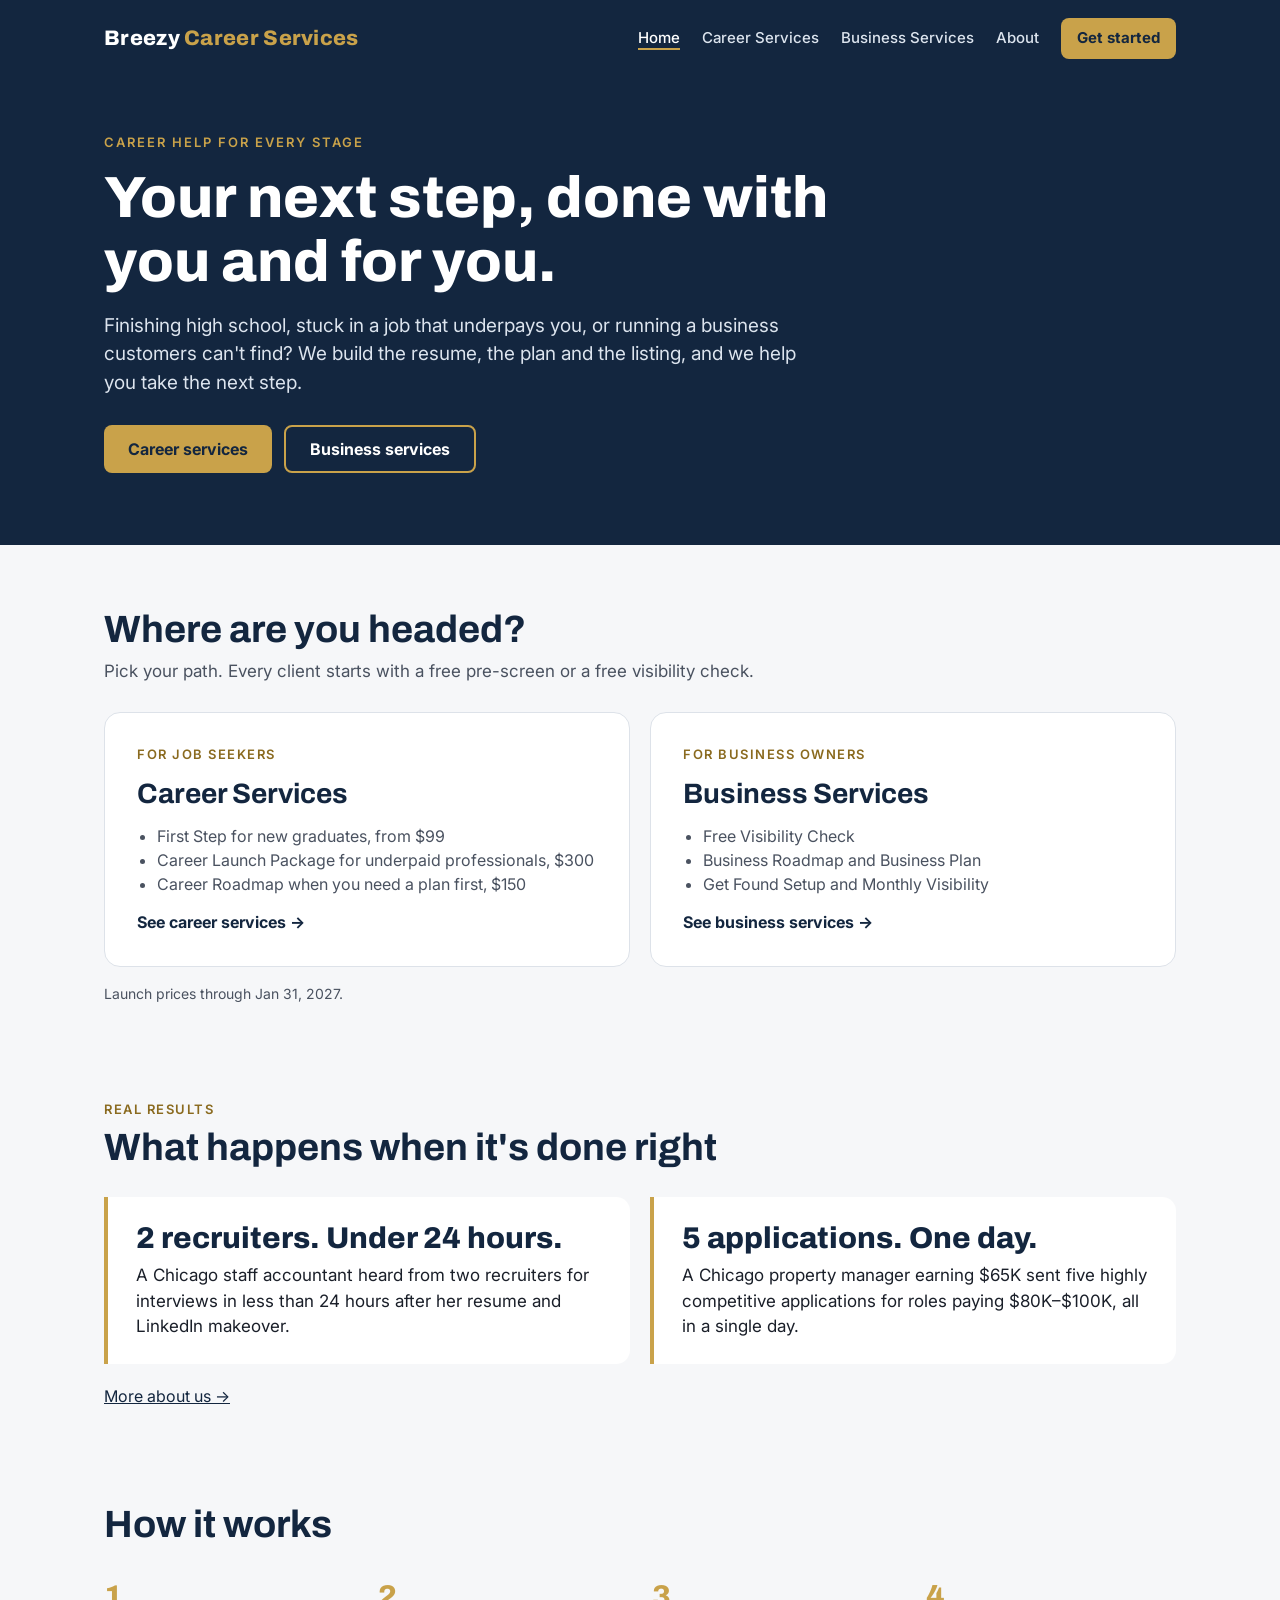
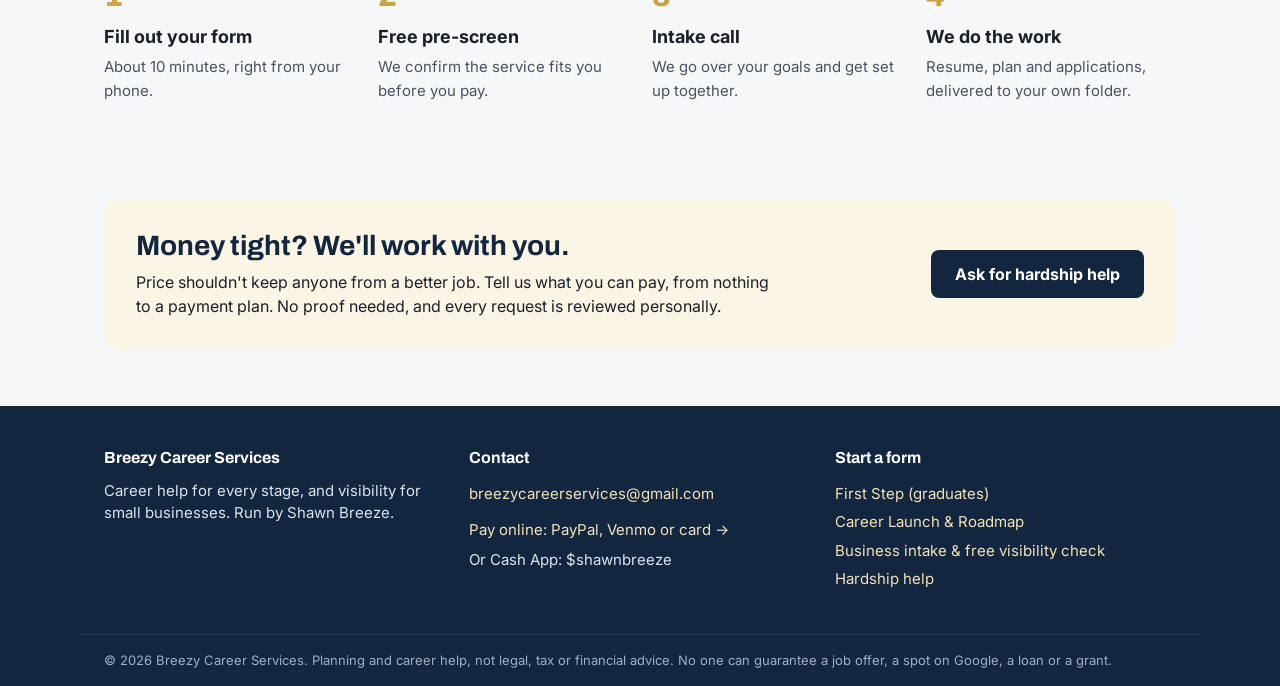
==== index.html @ a9a63be5 "Add files via upload" ====
<!doctype html>
<html lang="en">
<head>
<meta charset="utf-8">
<meta name="viewport" content="width=device-width, initial-scale=1">
<title>Breezy Career Services | Resumes, Job Applications & Business Visibility</title>
<meta name="description" content="Resumes, LinkedIn makeovers, job applications and career plans, plus business plans and Google visibility for small businesses. Launch prices through Jan 31, 2027.">
<link rel="canonical" href="https://breezycareerservices.com/">
<meta property="og:type" content="website">
<meta property="og:site_name" content="Breezy Career Services">
<meta property="og:title" content="Breezy Career Services | Resumes, Job Applications & Business Visibility">
<meta property="og:description" content="Resumes, LinkedIn makeovers, job applications and career plans, plus business plans and Google visibility for small businesses. Launch prices through Jan 31, 2027.">
<meta property="og:url" content="https://breezycareerservices.com/">
<meta property="og:image" content="https://breezycareerservices.com/og.png">
<meta property="og:image:width" content="1080">
<meta property="og:image:height" content="1080">
<meta name="twitter:card" content="summary_large_image">
<meta name="theme-color" content="#13263F">
<link rel="icon" href="/favicon.svg" type="image/svg+xml">
<link rel="preconnect" href="https://fonts.googleapis.com">
<link rel="preconnect" href="https://fonts.gstatic.com" crossorigin>
<link href="https://fonts.googleapis.com/css2?family=Archivo:wght@600;700;800&family=Inter:wght@400;500;600;700&display=swap" rel="stylesheet">
<link rel="stylesheet" href="/style.css">
<script type="application/ld+json">{"@context": "https://schema.org", "@type": "ProfessionalService", "name": "Breezy Career Services", "url": "https://breezycareerservices.com/", "email": "breezycareerservices@gmail.com", "image": "https://breezycareerservices.com/og.png", "description": "Resumes, job applications and career plans for job seekers, plus business plans and Google visibility for small businesses.", "founder": {"@type": "Person", "name": "Shawn Breeze"}}</script>
</head>
<body>
<a class="skip" href="#main">Skip to content</a>
<header class="top">
<nav class="nav" aria-label="Main">
<a class="brand" href="/">Breezy <span>Career Services</span></a>
<button class="menu-btn" type="button" aria-expanded="false" aria-controls="links">Menu</button>
<div class="links" id="links"><a href="/" aria-current="page">Home</a><a href="/careers">Career Services</a><a href="/business">Business Services</a><a href="/about">About</a><a class="cta" href="/#start">Get started</a></div>
</nav>
</header>
<main id="main">
<div class="top" style="position:static"><div class="wrap hero">
<div class="eyebrow">Career help for every stage</div>
<h1>Your next step, done with you and for you.</h1>
<p>Finishing high school, stuck in a job that underpays you, or running a business customers can't find? We build the resume, the plan and the listing, and we help you take the next step.</p>
<div class="btns"><a class="btn gold" href="/careers">Career services</a><a class="btn ghost" href="/business">Business services</a></div>
</div></div><section id="start"><div class="wrap">
<div class="head"><h2>Where are you headed?</h2><p>Pick your path. Every client starts with a free pre-screen or a free visibility check.</p></div>
<div class="grid two">
<a class="path" href="/careers"><span class="eyebrow dark">For job seekers</span><h3>Career Services</h3>
<ul><li>First Step for new graduates, from $99</li><li>Career Launch Package for underpaid professionals, $300</li><li>Career Roadmap when you need a plan first, $150</li></ul>
<span class="go">See career services →</span></a>
<a class="path" href="/business"><span class="eyebrow dark">For business owners</span><h3>Business Services</h3>
<ul><li>Free Visibility Check</li><li>Business Roadmap and Business Plan</li><li>Get Found Setup and Monthly Visibility</li></ul>
<span class="go">See business services →</span></a>
</div>
<p class="note" style="margin-top:16px">Launch prices through Jan 31, 2027.</p>
</div></section>
<section class="tight"><div class="wrap">
<div class="head"><span class="eyebrow dark">Real results</span><h2>What happens when it's done right</h2></div>
<div class="grid two">
<div class="quote"><div class="big">2 recruiters. Under 24 hours.</div><p>A Chicago staff accountant heard from two recruiters for interviews in less than 24 hours after her resume and LinkedIn makeover.</p></div>
<div class="quote"><div class="big">5 applications. One day.</div><p>A Chicago property manager earning $65K sent five highly competitive applications for roles paying $80K–$100K, all in a single day.</p></div>
</div>
<p style="margin-top:20px"><a href="/about">More about us →</a></p>
</div></section>
<section><div class="wrap"><div class="head"><h2>How it works</h2></div><div class="steps"><div class="step"><b>1</b><strong>Fill out your form</strong><span>About 10 minutes, right from your phone.</span></div><div class="step"><b>2</b><strong>Free pre-screen</strong><span>We confirm the service fits you before you pay.</span></div><div class="step"><b>3</b><strong>Intake call</strong><span>We go over your goals and get set up together.</span></div><div class="step"><b>4</b><strong>We do the work</strong><span>Resume, plan and applications, delivered to your own folder.</span></div></div></div></section>
<section class="tight" id="hardship"><div class="wrap"><div class="band cream">
<div><h2>Money tight? We'll work with you.</h2><p>Price shouldn't keep anyone from a better job. Tell us what you can pay, from nothing to a payment plan. No proof needed, and every request is reviewed personally.</p></div>
<a class="btn navy" href="https://docs.google.com/forms/d/e/1FAIpQLSciqgcHTuW3zHQllyTIRfaKVuhfgAynHcWUvABjqPjZ1_M93Q/viewform" target="_blank" rel="noopener">Ask for hardship help</a>
</div></div></section>

</main>
<footer>
<div class="foot">
<div><h4>Breezy Career Services</h4><p>Career help for every stage, and visibility for small businesses. Run by Shawn Breeze.</p></div>
<div><h4>Contact</h4><a href="mailto:breezycareerservices@gmail.com">breezycareerservices@gmail.com</a><a href="/pay" style="margin-top:8px">Pay online: PayPal, Venmo or card →</a><p style="margin-top:4px">Or Cash App: $shawnbreeze</p></div>
<div><h4>Start a form</h4><a href="https://docs.google.com/forms/d/e/1FAIpQLSeGZTaJJr1S1M_bq1LJ7dpctd609P0JxVbzSrBGdiMWFhGAcA/viewform" target="_blank" rel="noopener">First Step (graduates)</a><a href="https://forms.gle/dCHMiCm55a9G3hGD7" target="_blank" rel="noopener">Career Launch &amp; Roadmap</a><a href="https://docs.google.com/forms/d/e/1FAIpQLSdFb2eQPVQm5jY2h3ijmGggKryPRr20mlvMFcGOA8ohJTyjcQ/viewform" target="_blank" rel="noopener">Business intake &amp; free visibility check</a><a href="https://docs.google.com/forms/d/e/1FAIpQLSciqgcHTuW3zHQllyTIRfaKVuhfgAynHcWUvABjqPjZ1_M93Q/viewform" target="_blank" rel="noopener">Hardship help</a></div>
</div>
<div class="fine">© 2026 Breezy Career Services. Planning and career help, not legal, tax or financial advice. No one can guarantee a job offer, a spot on Google, a loan or a grant.</div>
</footer>
<script>
(function(){var b=document.querySelector('.menu-btn'),l=document.getElementById('links');b.addEventListener('click',function(){var o=l.classList.toggle('open');b.setAttribute('aria-expanded',o);b.textContent=o?'Close':'Menu';});})();
</script>
</body>
</html>
---- style.css ----
:root{--navy:#13263F;--navy-d:#0B1726;--gold:#C9A24A;--gold-d:#8A6A1F;--cream:#FBF5E6;--ink:#1A1F29;--muted:#4A5260;--line:#DDE2E9;--bg:#F6F7F9}
*{box-sizing:border-box}
html{scroll-behavior:smooth}
body{margin:0;font-family:Inter,Arial,sans-serif;color:var(--ink);background:var(--bg);line-height:1.5;-webkit-text-size-adjust:100%}
a{color:var(--navy)}
img{max-width:100%;display:block}
h1,h2,h3{font-family:Archivo,Arial,sans-serif;color:var(--navy);margin:0;line-height:1.1}
p{margin:0}
.wrap{max-width:1120px;margin:0 auto;padding:0 24px}
.skip{position:absolute;left:-9999px}.skip:focus{left:12px;top:12px;background:#fff;padding:8px;z-index:9}

/* header */
.top{background:var(--navy);color:#fff}
.nav{display:flex;align-items:center;justify-content:space-between;gap:16px;padding:18px 24px;max-width:1120px;margin:0 auto}
.brand{font-family:Archivo,Arial,sans-serif;font-weight:800;font-size:21px;color:#fff;text-decoration:none;letter-spacing:.3px;white-space:nowrap}
.brand span{color:var(--gold)}
.links{display:flex;gap:22px;align-items:center;font-size:15px}
.links a{color:#DCE4EE;text-decoration:none;font-weight:500}
.links a:hover,.links a[aria-current]{color:#fff}
.links a[aria-current]{box-shadow:inset 0 -2px var(--gold)}
.links .cta{background:var(--gold);color:var(--navy);padding:9px 16px;border-radius:8px;font-weight:700}
.links .cta:hover{color:var(--navy);background:#d8b55f}
.menu-btn{display:none;background:none;border:2px solid #42587A;color:#fff;border-radius:8px;padding:8px 12px;font:600 15px Inter,Arial,sans-serif}
@media (max-width:820px){
 .menu-btn{display:block}
 .links{display:none;position:absolute;left:0;right:0;top:66px;background:var(--navy);flex-direction:column;align-items:stretch;gap:0;padding:8px 24px 20px;z-index:5;box-shadow:0 10px 20px rgba(0,0,0,.25)}
 .links.open{display:flex}
 .links a{padding:13px 0;border-bottom:1px solid #22395A;font-size:17px}
 .links a[aria-current]{box-shadow:none;color:var(--gold)}
 .links .cta{margin-top:14px;text-align:center;border:0}
 .top{position:relative}
}

/* hero */
.hero{padding-top:56px;padding-bottom:72px}
.eyebrow{font-size:13px;font-weight:600;letter-spacing:2px;color:var(--gold);text-transform:uppercase}
.eyebrow.dark{color:var(--gold-d);letter-spacing:1.5px}
.hero h1{color:#fff;font-weight:800;font-size:clamp(38px,6vw,58px);max-width:780px;margin:14px 0 18px}
.hero p{font-size:19px;color:#DCE4EE;max-width:700px}
.btns{display:flex;flex-wrap:wrap;gap:12px;margin-top:28px}
.btn{display:inline-flex;align-items:center;justify-content:center;min-height:48px;padding:0 24px;border-radius:8px;font-weight:700;text-decoration:none;font-size:16px}
.btn.gold{background:var(--gold);color:var(--navy)}.btn.gold:hover{background:#d8b55f}
.btn.navy{background:var(--navy);color:#fff}.btn.navy:hover{background:var(--navy-d)}
.btn.ghost{border:2px solid var(--gold);color:#fff}.btn.ghost:hover{background:rgba(201,162,74,.15)}
.btn.line{border:2px solid var(--navy);color:var(--navy)}

/* sections */
section{padding:64px 0}
section.tight{padding:32px 0}
.head{display:flex;flex-direction:column;gap:8px;margin-bottom:28px}
.head h2{font-size:clamp(28px,4vw,38px)}
.head p{font-size:17px;color:var(--muted);max-width:720px}
.grid{display:grid;grid-template-columns:repeat(auto-fit,minmax(290px,1fr));gap:20px}
.grid.two{grid-template-columns:repeat(auto-fit,minmax(360px,1fr))}
@media (max-width:420px){.grid.two{grid-template-columns:1fr}}
.card{background:#fff;border:1px solid var(--line);border-radius:14px;padding:28px;display:flex;flex-direction:column;gap:14px}
.card.feature{border:2px solid var(--gold)}
.card h3{font-size:25px}
.price{font-family:Archivo,Arial,sans-serif;font-weight:800;font-size:34px;color:var(--navy)}
.price s{font-family:Inter,Arial,sans-serif;font-weight:500;font-size:20px;color:#8A93A0;margin-right:8px}
.price small{white-space:nowrap;display:inline-block;font-family:Inter,Arial,sans-serif;font-weight:500;font-size:16px;color:var(--muted)}
.launch{font-size:13px;font-weight:700;color:var(--gold-d);margin-top:-6px}
.card ul{margin:0;padding-left:20px;display:flex;flex-direction:column;gap:8px;font-size:16px}
.note{font-size:14px;color:var(--muted)}
.card .btn{margin-top:auto}
.tag{display:inline-block;background:var(--cream);color:var(--gold-d);font-size:12px;font-weight:700;letter-spacing:1px;padding:4px 10px;border-radius:99px;align-self:flex-start}

/* paths (home) */
.path{background:#fff;border:1px solid var(--line);border-radius:16px;padding:32px;display:flex;flex-direction:column;gap:14px;text-decoration:none;color:var(--ink);transition:border-color .15s,transform .15s}
.path:hover{border-color:var(--gold);transform:translateY(-2px)}
.path h3{font-size:28px}
.path .go{margin-top:auto;font-weight:700;color:var(--navy)}
.path ul{margin:0;padding-left:20px;color:var(--muted)}

/* bands */
.band{background:var(--navy);color:#fff;border-radius:16px;padding:32px;display:flex;flex-wrap:wrap;gap:20px;align-items:center;justify-content:space-between}
.band h2{color:#fff;font-size:28px}
.band p{color:#DCE4EE;font-size:16px;margin-top:8px;max-width:640px}
.band.cream{background:var(--cream);color:var(--ink)}
.band.cream h2{color:var(--navy)}.band.cream p{color:var(--ink)}

.steps{display:grid;grid-template-columns:repeat(auto-fit,minmax(220px,1fr));gap:24px}
.step b{display:block;font-family:Archivo,Arial,sans-serif;font-weight:800;font-size:30px;color:var(--gold)}
.step strong{display:block;font-size:18px;margin:4px 0}
.step span{font-size:15px;color:var(--muted)}

.quote{background:#fff;border-left:4px solid var(--gold);border-radius:0 14px 14px 0;padding:24px 28px}
.quote .big{font-family:Archivo,Arial,sans-serif;font-weight:800;font-size:30px;color:var(--navy);line-height:1.15;margin-bottom:8px}
.quote p{font-size:17px}

.promise{display:grid;grid-template-columns:repeat(auto-fit,minmax(240px,1fr));gap:16px}
.promise div{background:#fff;border:1px solid var(--line);border-radius:12px;padding:20px;font-size:15px}
.promise strong{display:block;color:var(--navy);font-size:16px;margin-bottom:4px}

.compare{font-size:15px;color:var(--muted);background:#fff;border:1px dashed var(--line);border-radius:12px;padding:16px 20px;margin-bottom:20px}

.prose{max-width:720px;display:flex;flex-direction:column;gap:16px;font-size:17px}

/* footer */
footer{background:var(--navy);color:#DCE4EE;margin-top:24px}
.foot{display:grid;grid-template-columns:repeat(auto-fit,minmax(220px,1fr));gap:24px;padding:40px 24px;max-width:1120px;margin:0 auto;font-size:15px}
.foot h4{font-family:Archivo,Arial,sans-serif;color:#fff;margin:0 0 10px;font-size:16px}
.foot a{color:#F3E3B8;text-decoration:none;display:block;padding:3px 0}
.foot a:hover{text-decoration:underline}
.fine{border-top:1px solid #22395A;padding:16px 24px;max-width:1120px;margin:0 auto;font-size:13px;color:#9FB0C6}
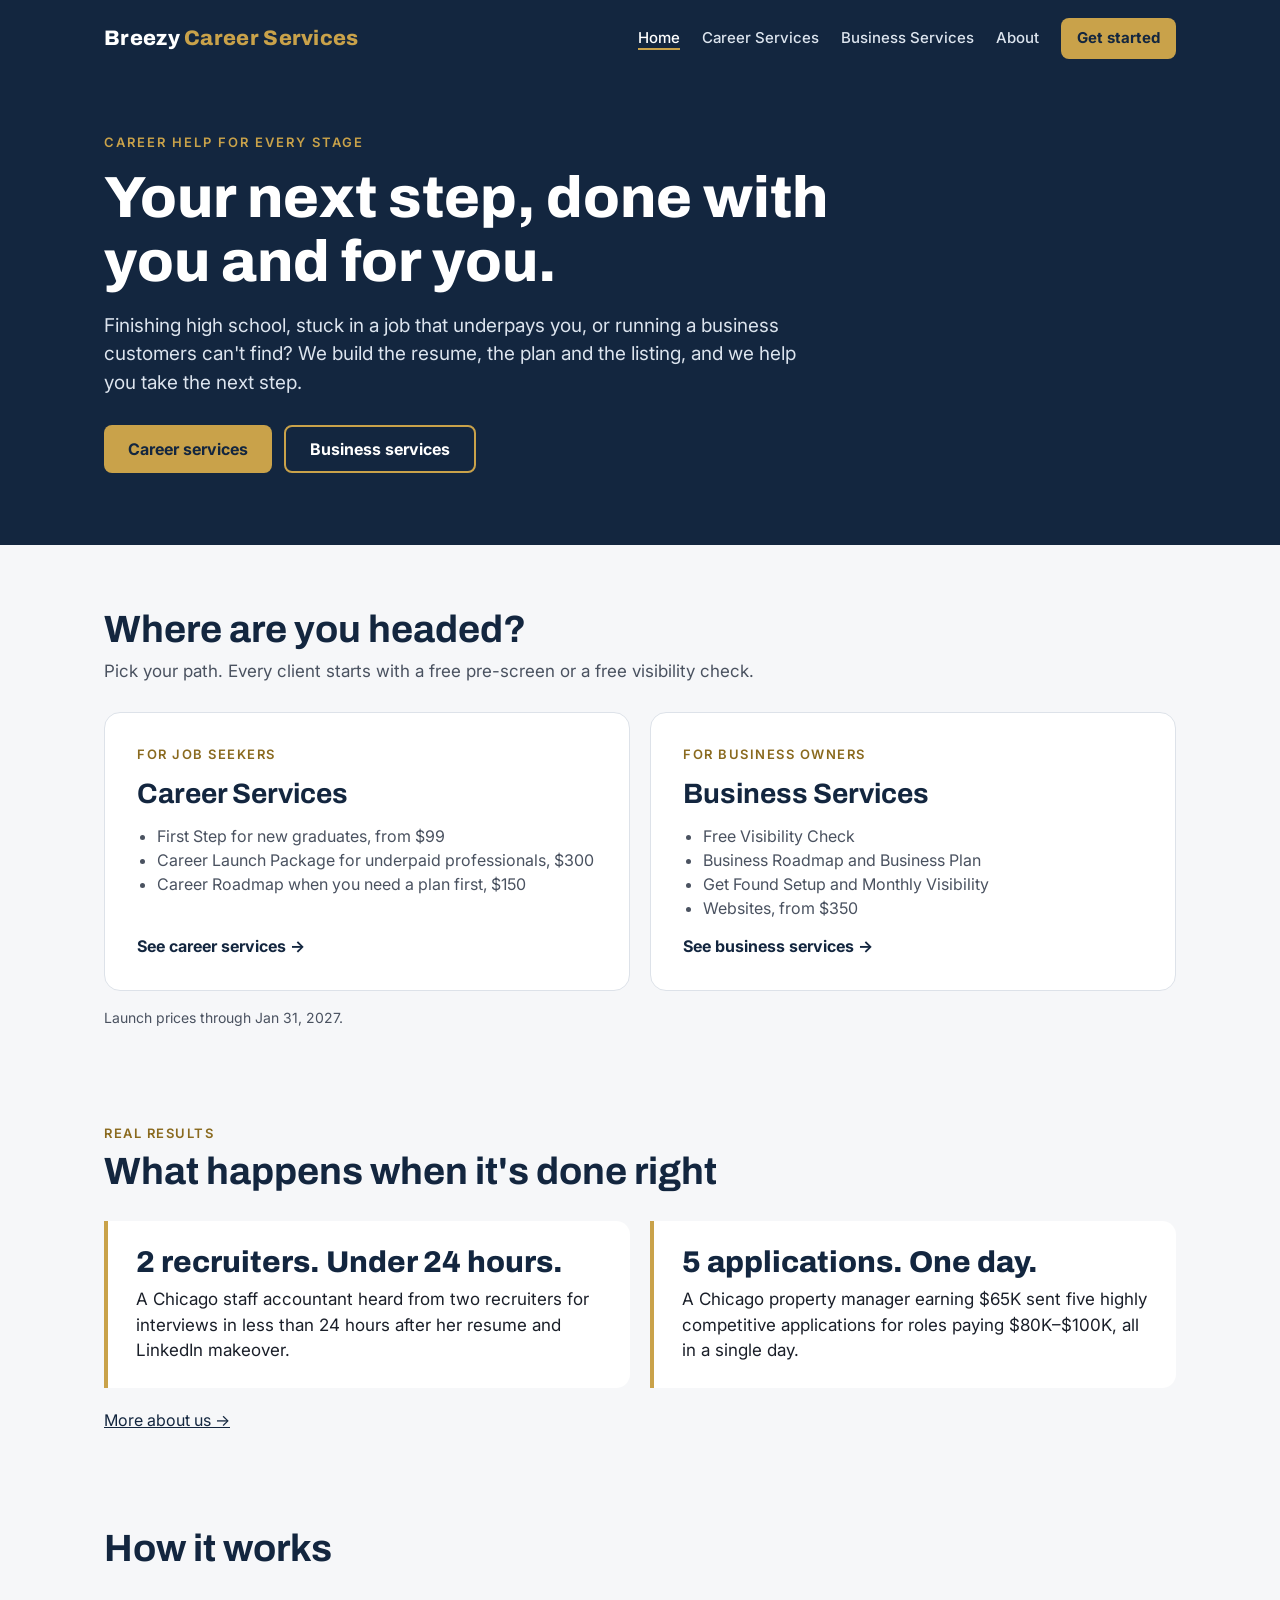
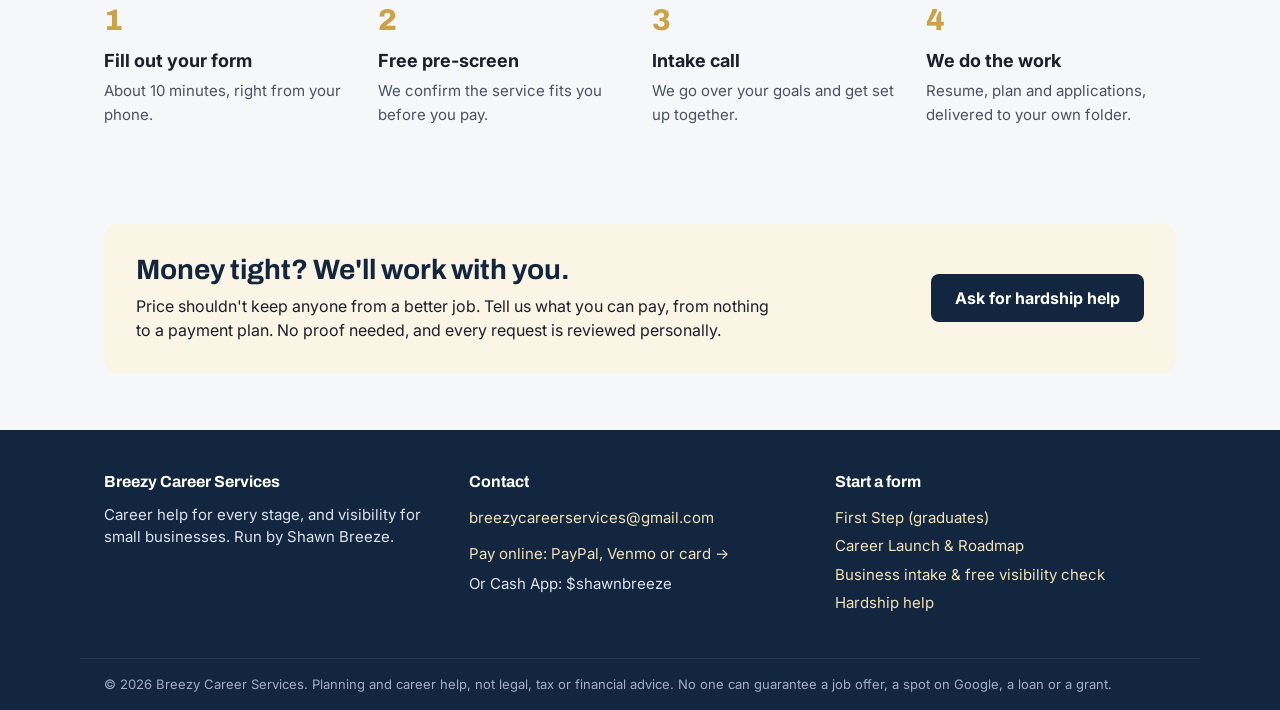
==== commit f1f67d2f: "Add files via upload" ====
--- a/index.html
+++ b/index.html
@@ -45,7 +45,7 @@
 <ul><li>First Step for new graduates, from $99</li><li>Career Launch Package for underpaid professionals, $300</li><li>Career Roadmap when you need a plan first, $150</li></ul>
 <span class="go">See career services →</span></a>
 <a class="path" href="/business"><span class="eyebrow dark">For business owners</span><h3>Business Services</h3>
-<ul><li>Free Visibility Check</li><li>Business Roadmap and Business Plan</li><li>Get Found Setup and Monthly Visibility</li></ul>
+<ul><li>Free Visibility Check</li><li>Business Roadmap and Business Plan</li><li>Get Found Setup and Monthly Visibility</li><li>Websites, from $350</li></ul>
 <span class="go">See business services →</span></a>
 </div>
 <p class="note" style="margin-top:16px">Launch prices through Jan 31, 2027.</p>
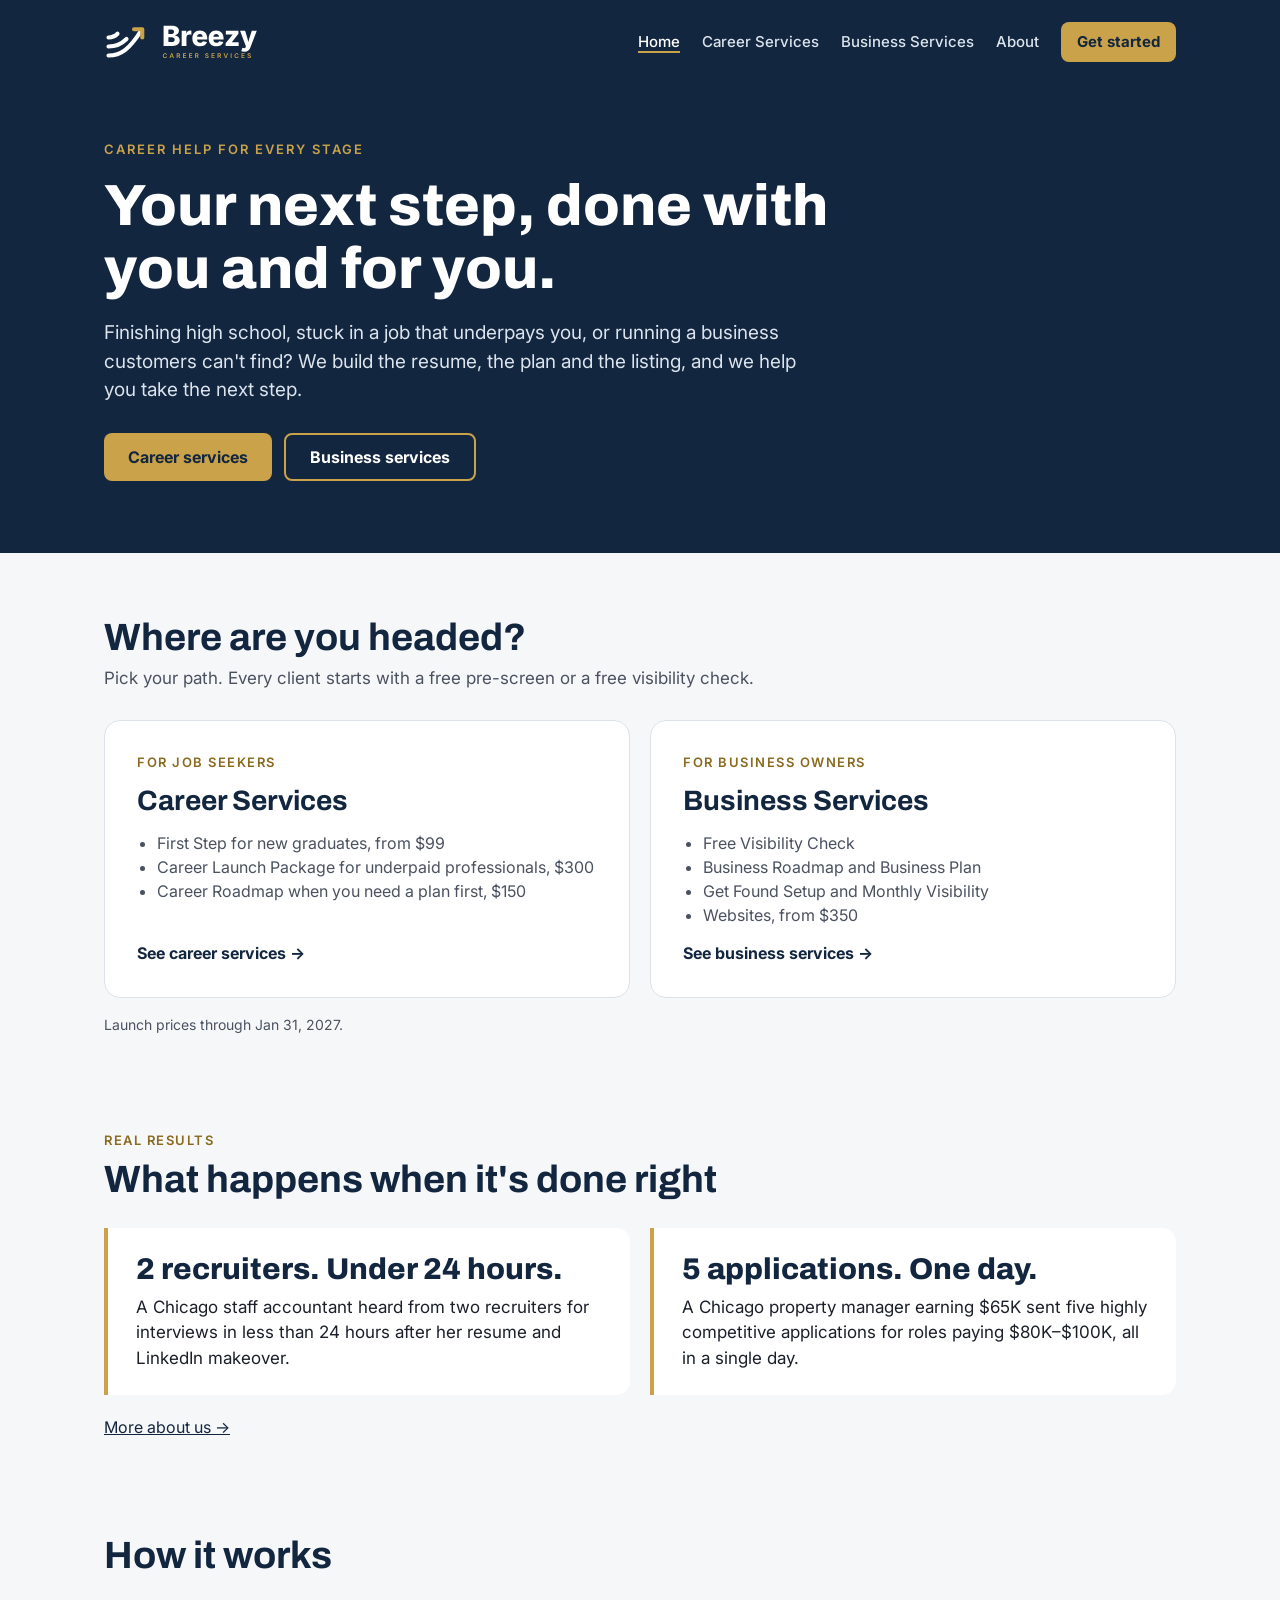
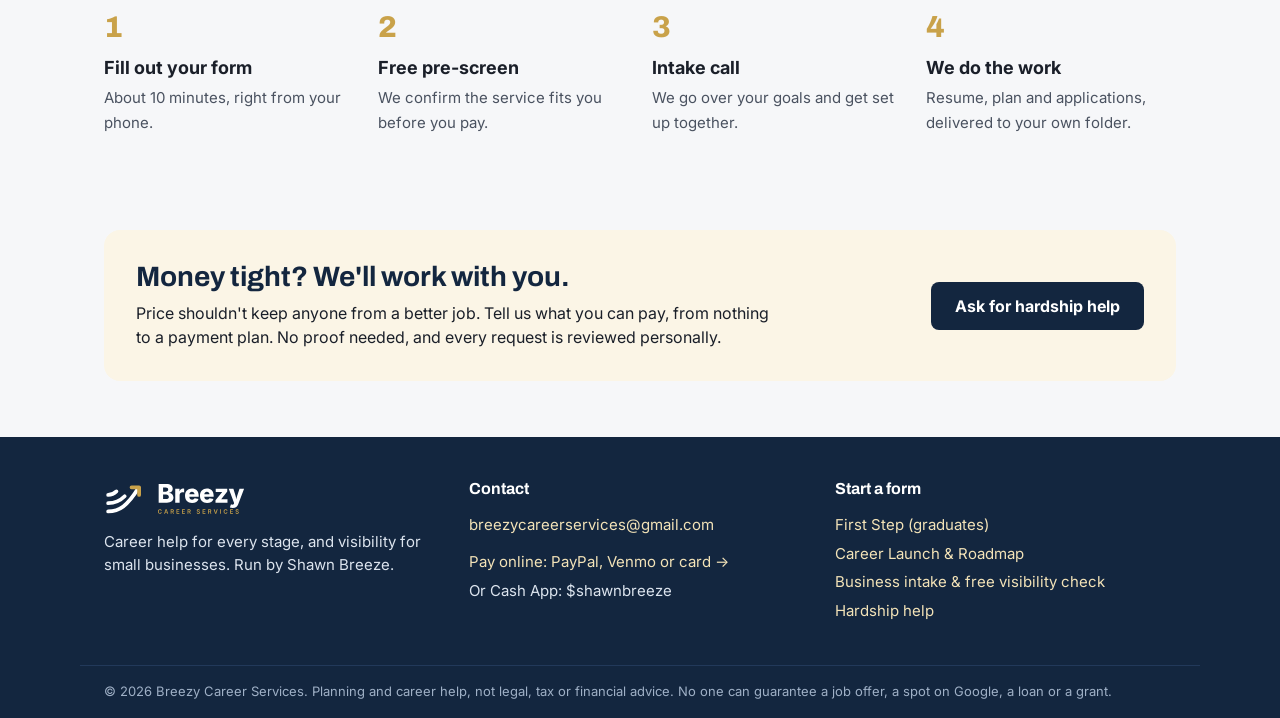
==== commit e2304080: "Add files via upload" ====
--- a/index.html
+++ b/index.html
@@ -17,17 +17,19 @@
 <meta name="twitter:card" content="summary_large_image">
 <meta name="theme-color" content="#13263F">
 <link rel="icon" href="/favicon.svg" type="image/svg+xml">
+<link rel="icon" href="/favicon-32.png" sizes="32x32" type="image/png">
+<link rel="apple-touch-icon" href="/apple-touch-icon.png">
 <link rel="preconnect" href="https://fonts.googleapis.com">
 <link rel="preconnect" href="https://fonts.gstatic.com" crossorigin>
 <link href="https://fonts.googleapis.com/css2?family=Archivo:wght@600;700;800&family=Inter:wght@400;500;600;700&display=swap" rel="stylesheet">
 <link rel="stylesheet" href="/style.css">
-<script type="application/ld+json">{"@context": "https://schema.org", "@type": "ProfessionalService", "name": "Breezy Career Services", "url": "https://breezycareerservices.com/", "email": "breezycareerservices@gmail.com", "image": "https://breezycareerservices.com/og.png", "description": "Resumes, job applications and career plans for job seekers, plus business plans and Google visibility for small businesses.", "founder": {"@type": "Person", "name": "Shawn Breeze"}}</script>
+<script type="application/ld+json">{"@context": "https://schema.org", "@type": "ProfessionalService", "name": "Breezy Career Services", "url": "https://breezycareerservices.com/", "email": "breezycareerservices@gmail.com", "image": "https://breezycareerservices.com/og.png", "logo": "https://breezycareerservices.com/breezy-logo.png", "description": "Resumes, job applications and career plans for job seekers, plus business plans and Google visibility for small businesses.", "founder": {"@type": "Person", "name": "Shawn Breeze"}}</script>
 </head>
 <body>
 <a class="skip" href="#main">Skip to content</a>
 <header class="top">
 <nav class="nav" aria-label="Main">
-<a class="brand" href="/">Breezy <span>Career Services</span></a>
+<a class="brand" href="/"><img src="/logo-white.svg" alt="Breezy Career Services" width="157" height="48"></a>
 <button class="menu-btn" type="button" aria-expanded="false" aria-controls="links">Menu</button>
 <div class="links" id="links"><a href="/" aria-current="page">Home</a><a href="/careers">Career Services</a><a href="/business">Business Services</a><a href="/about">About</a><a class="cta" href="/#start">Get started</a></div>
 </nav>
@@ -67,7 +69,7 @@
 </main>
 <footer>
 <div class="foot">
-<div><h4>Breezy Career Services</h4><p>Career help for every stage, and visibility for small businesses. Run by Shawn Breeze.</p></div>
+<div><img src="/logo-white.svg" alt="Breezy Career Services" width="144" height="44" style="display:block;margin-bottom:10px"><p>Career help for every stage, and visibility for small businesses. Run by Shawn Breeze.</p></div>
 <div><h4>Contact</h4><a href="mailto:breezycareerservices@gmail.com">breezycareerservices@gmail.com</a><a href="/pay" style="margin-top:8px">Pay online: PayPal, Venmo or card →</a><p style="margin-top:4px">Or Cash App: $shawnbreeze</p></div>
 <div><h4>Start a form</h4><a href="https://docs.google.com/forms/d/e/1FAIpQLSeGZTaJJr1S1M_bq1LJ7dpctd609P0JxVbzSrBGdiMWFhGAcA/viewform" target="_blank" rel="noopener">First Step (graduates)</a><a href="https://forms.gle/dCHMiCm55a9G3hGD7" target="_blank" rel="noopener">Career Launch &amp; Roadmap</a><a href="https://docs.google.com/forms/d/e/1FAIpQLSdFb2eQPVQm5jY2h3ijmGggKryPRr20mlvMFcGOA8ohJTyjcQ/viewform" target="_blank" rel="noopener">Business intake &amp; free visibility check</a><a href="https://docs.google.com/forms/d/e/1FAIpQLSciqgcHTuW3zHQllyTIRfaKVuhfgAynHcWUvABjqPjZ1_M93Q/viewform" target="_blank" rel="noopener">Hardship help</a></div>
 </div>
--- a/style.css
+++ b/style.css
@@ -13,7 +13,7 @@
 .top{background:var(--navy);color:#fff}
 .nav{display:flex;align-items:center;justify-content:space-between;gap:16px;padding:18px 24px;max-width:1120px;margin:0 auto}
 .brand{font-family:Archivo,Arial,sans-serif;font-weight:800;font-size:21px;color:#fff;text-decoration:none;letter-spacing:.3px;white-space:nowrap}
-.brand span{color:var(--gold)}
+.brand img{display:block;height:48px;width:auto}
 .links{display:flex;gap:22px;align-items:center;font-size:15px}
 .links a{color:#DCE4EE;text-decoration:none;font-weight:500}
 .links a:hover,.links a[aria-current]{color:#fff}
@@ -23,7 +23,7 @@
 .menu-btn{display:none;background:none;border:2px solid #42587A;color:#fff;border-radius:8px;padding:8px 12px;font:600 15px Inter,Arial,sans-serif}
 @media (max-width:820px){
  .menu-btn{display:block}
- .links{display:none;position:absolute;left:0;right:0;top:66px;background:var(--navy);flex-direction:column;align-items:stretch;gap:0;padding:8px 24px 20px;z-index:5;box-shadow:0 10px 20px rgba(0,0,0,.25)}
+ .links{display:none;position:absolute;left:0;right:0;top:84px;background:var(--navy);flex-direction:column;align-items:stretch;gap:0;padding:8px 24px 20px;z-index:5;box-shadow:0 10px 20px rgba(0,0,0,.25)}
  .links.open{display:flex}
  .links a{padding:13px 0;border-bottom:1px solid #22395A;font-size:17px}
  .links a[aria-current]{box-shadow:none;color:var(--gold)}
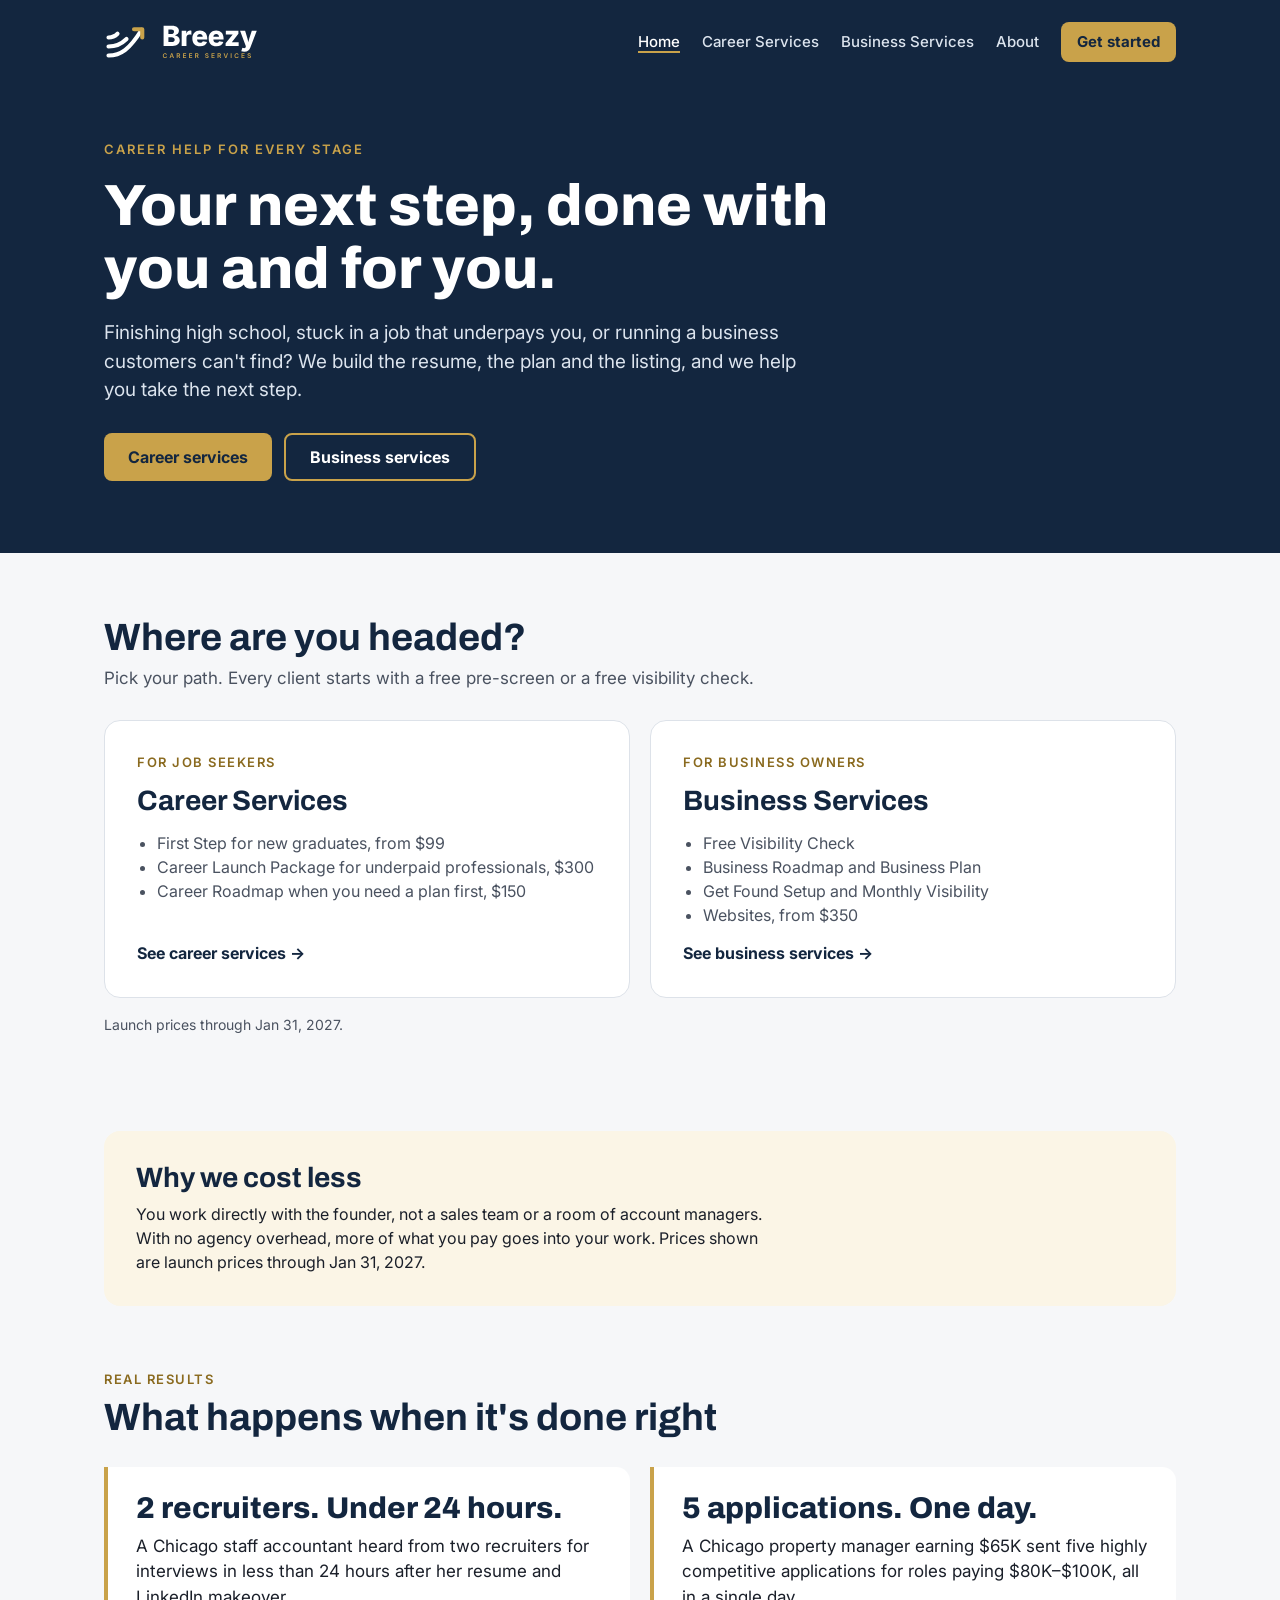
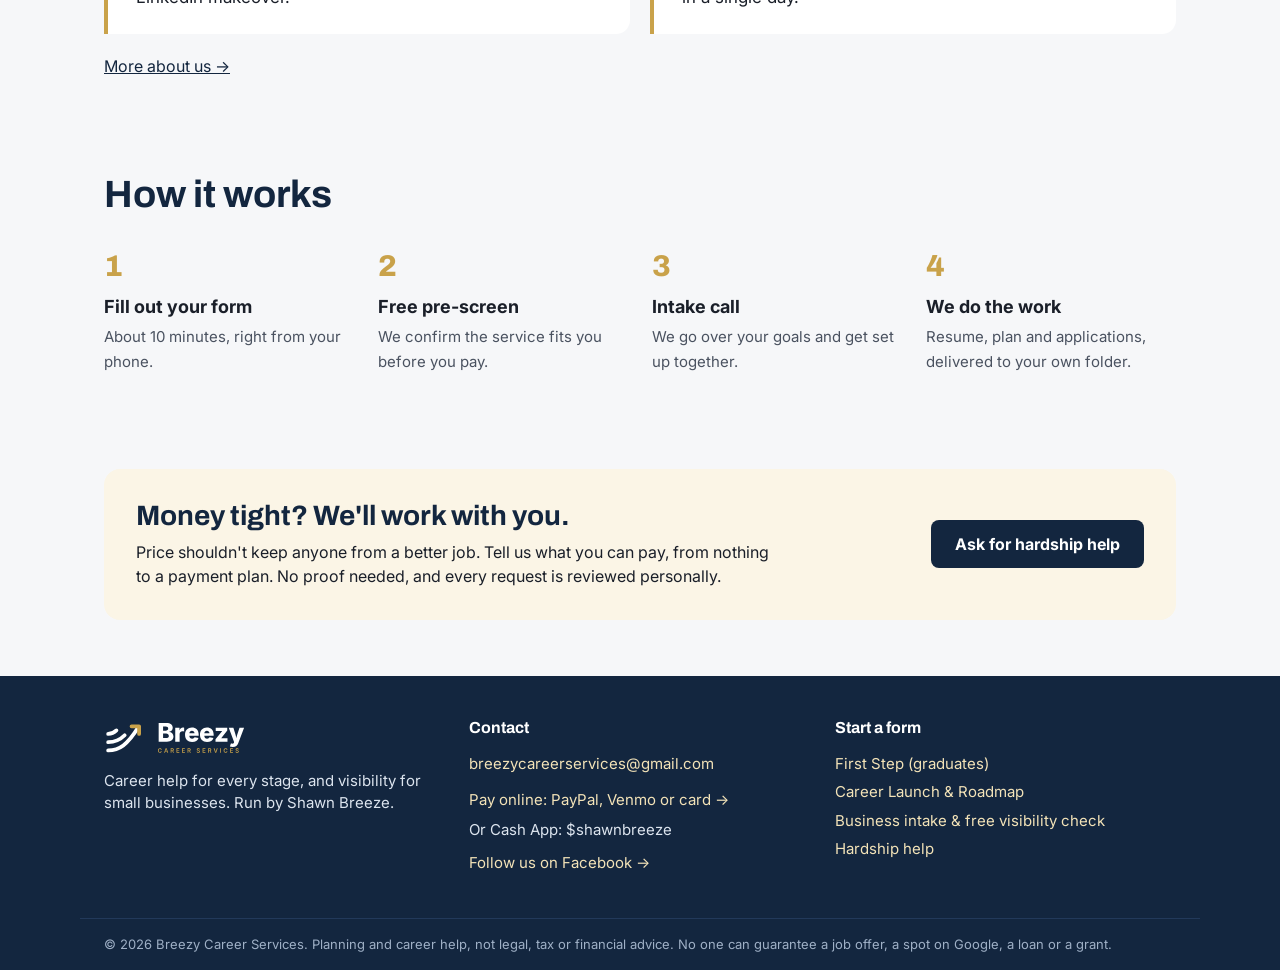
==== commit fd265624: "Add files via upload" ====
--- a/index.html
+++ b/index.html
@@ -23,7 +23,7 @@
 <link rel="preconnect" href="https://fonts.gstatic.com" crossorigin>
 <link href="https://fonts.googleapis.com/css2?family=Archivo:wght@600;700;800&family=Inter:wght@400;500;600;700&display=swap" rel="stylesheet">
 <link rel="stylesheet" href="/style.css">
-<script type="application/ld+json">{"@context": "https://schema.org", "@type": "ProfessionalService", "name": "Breezy Career Services", "url": "https://breezycareerservices.com/", "email": "breezycareerservices@gmail.com", "image": "https://breezycareerservices.com/og.png", "logo": "https://breezycareerservices.com/breezy-logo.png", "description": "Resumes, job applications and career plans for job seekers, plus business plans and Google visibility for small businesses.", "founder": {"@type": "Person", "name": "Shawn Breeze"}}</script>
+<script type="application/ld+json">{"@context": "https://schema.org", "@type": "ProfessionalService", "name": "Breezy Career Services", "url": "https://breezycareerservices.com/", "email": "breezycareerservices@gmail.com", "image": "https://breezycareerservices.com/og.png", "logo": "https://breezycareerservices.com/breezy-logo.png", "sameAs": ["https://www.facebook.com/BreezyCareerServices/"], "description": "Resumes, job applications and career plans for job seekers, plus business plans and Google visibility for small businesses.", "founder": {"@type": "Person", "name": "Shawn Breeze"}}</script>
 </head>
 <body>
 <a class="skip" href="#main">Skip to content</a>
@@ -52,6 +52,9 @@
 </div>
 <p class="note" style="margin-top:16px">Launch prices through Jan 31, 2027.</p>
 </div></section>
+<section class="tight"><div class="wrap"><div class="band cream">
+<div><h2>Why we cost less</h2><p>You work directly with the founder, not a sales team or a room of account managers. With no agency overhead, more of what you pay goes into your work. Prices shown are launch prices through Jan 31, 2027.</p></div>
+</div></div></section>
 <section class="tight"><div class="wrap">
 <div class="head"><span class="eyebrow dark">Real results</span><h2>What happens when it's done right</h2></div>
 <div class="grid two">
@@ -70,7 +73,7 @@
 <footer>
 <div class="foot">
 <div><img src="/logo-white.svg" alt="Breezy Career Services" width="144" height="44" style="display:block;margin-bottom:10px"><p>Career help for every stage, and visibility for small businesses. Run by Shawn Breeze.</p></div>
-<div><h4>Contact</h4><a href="mailto:breezycareerservices@gmail.com">breezycareerservices@gmail.com</a><a href="/pay" style="margin-top:8px">Pay online: PayPal, Venmo or card →</a><p style="margin-top:4px">Or Cash App: $shawnbreeze</p></div>
+<div><h4>Contact</h4><a href="mailto:breezycareerservices@gmail.com">breezycareerservices@gmail.com</a><a href="/pay" style="margin-top:8px">Pay online: PayPal, Venmo or card →</a><p style="margin-top:4px">Or Cash App: $shawnbreeze</p><a href="https://www.facebook.com/BreezyCareerServices/" target="_blank" rel="noopener" style="margin-top:8px">Follow us on Facebook →</a></div>
 <div><h4>Start a form</h4><a href="https://docs.google.com/forms/d/e/1FAIpQLSeGZTaJJr1S1M_bq1LJ7dpctd609P0JxVbzSrBGdiMWFhGAcA/viewform" target="_blank" rel="noopener">First Step (graduates)</a><a href="https://forms.gle/dCHMiCm55a9G3hGD7" target="_blank" rel="noopener">Career Launch &amp; Roadmap</a><a href="https://docs.google.com/forms/d/e/1FAIpQLSdFb2eQPVQm5jY2h3ijmGggKryPRr20mlvMFcGOA8ohJTyjcQ/viewform" target="_blank" rel="noopener">Business intake &amp; free visibility check</a><a href="https://docs.google.com/forms/d/e/1FAIpQLSciqgcHTuW3zHQllyTIRfaKVuhfgAynHcWUvABjqPjZ1_M93Q/viewform" target="_blank" rel="noopener">Hardship help</a></div>
 </div>
 <div class="fine">© 2026 Breezy Career Services. Planning and career help, not legal, tax or financial advice. No one can guarantee a job offer, a spot on Google, a loan or a grant.</div>
